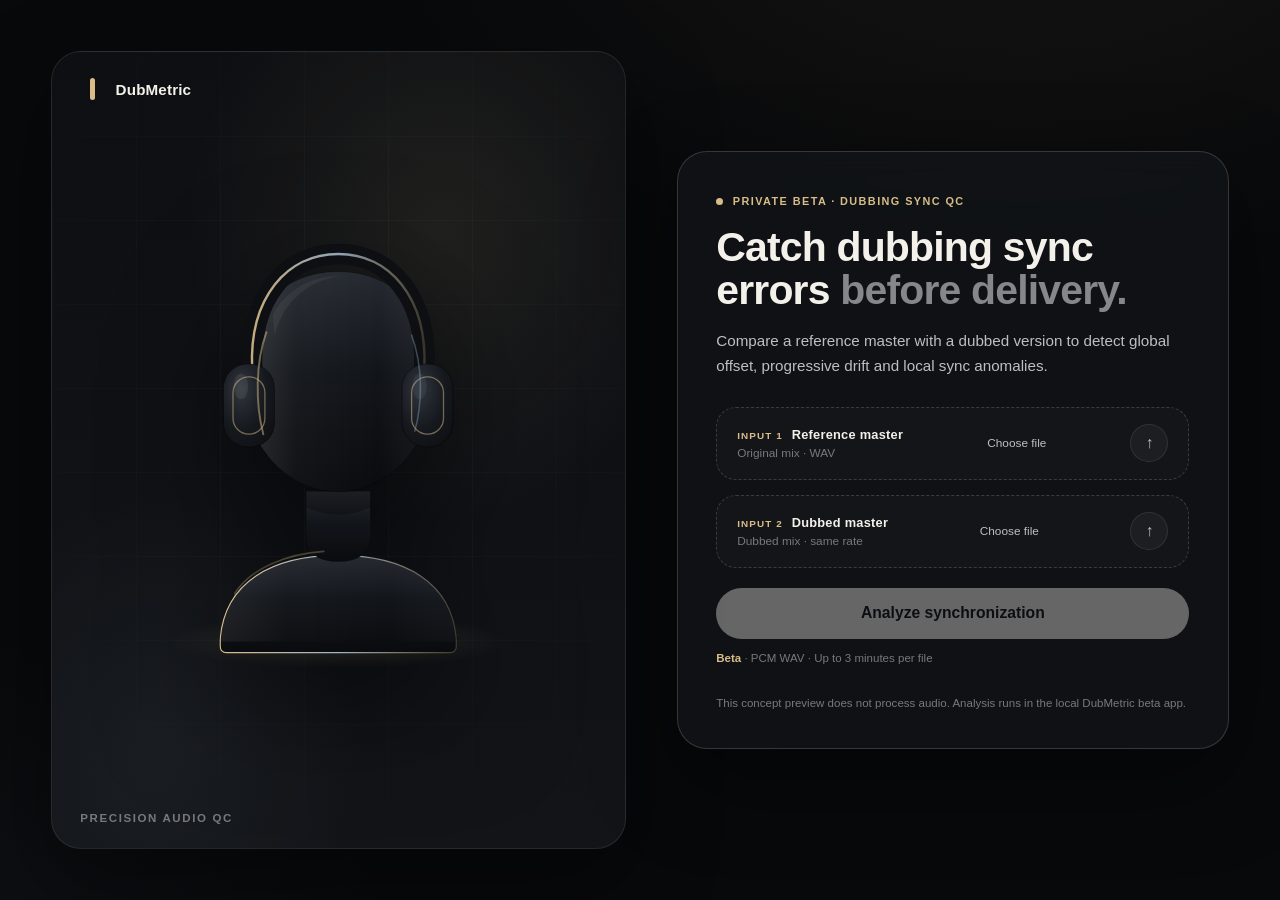
==== hero-upload-concept.html @ 45017c51 "hero: single-screen premium hero + upload concept Standalone one-fold section concept (desktop-first" ====
<!doctype html>
<html lang="en">
<head>
<meta charset="utf-8">
<meta name="viewport" content="width=device-width, initial-scale=1">
<title>DubMetric — Hero + Upload concept</title>
<meta name="description" content="Single-screen premium concept: hero visual and real upload interaction, one fold.">
<style>
  :root {
    --bg: #08090b;
    --bg-soft: #0d0f12;
    --panel-solid: #121418;
    --panel-raised: #171a1f;
    --line: rgba(255,255,255,.09);
    --line-strong: rgba(255,255,255,.16);
    --ink: #f4f1ea;
    --muted: #98999d;
    --muted-strong: #bebfc2;
    --champagne: #d8bd89;
    --champagne-soft: rgba(216,189,137,.12);
    --cold-blue: #8fa9c0;
    --radius-sm: 12px;
    --radius: 20px;
    --radius-lg: 30px;
    --shadow: 0 32px 90px rgba(0,0,0,.45);
  }
  * { margin:0; padding:0; box-sizing:border-box; }
  html, body { height:100%; }
  body {
    font-family: Inter, ui-sans-serif, -apple-system, BlinkMacSystemFont, "Segoe UI", sans-serif;
    background:
      radial-gradient(1100px 640px at 80% -12%, rgba(216,189,137,.06), transparent 60%),
      radial-gradient(900px 700px at -6% 112%, rgba(143,169,192,.05), transparent 55%),
      var(--bg);
    color: var(--ink);
    -webkit-font-smoothing: antialiased;
  }

  /* ------------------------------------------------------------------ */
  /* Single above-the-fold section                                       */
  /* ------------------------------------------------------------------ */
  .fold {
    min-height: 100svh;
    max-width: 1460px;
    margin-inline: auto;
    padding: clamp(24px, 4vw, 64px);
    display: grid;
    grid-template-columns: 1.02fr .98fr;
    gap: clamp(32px, 4vw, 72px);
    align-items: stretch;
  }

  /* ------------------------------- HERO ----------------------------- */
  .hero-stage {
    position: relative;
    border-radius: var(--radius-lg);
    border: 1px solid var(--line);
    background:
      radial-gradient(72% 60% at 68% 22%, rgba(216,189,137,.09), transparent 62%),
      radial-gradient(60% 55% at 18% 88%, rgba(143,169,192,.07), transparent 60%),
      linear-gradient(180deg, var(--bg-soft), var(--panel-solid));
    box-shadow: var(--shadow);
    overflow: hidden;
    display: flex;
  }
  .hero-stage::after {           /* faint precision grid, very low key */
    content:""; position:absolute; inset:0; pointer-events:none;
    background-image:
      linear-gradient(rgba(255,255,255,.028) 1px, transparent 1px),
      linear-gradient(90deg, rgba(255,255,255,.028) 1px, transparent 1px);
    background-size: 84px 84px;
    mask-image: radial-gradient(75% 70% at 50% 42%, #000 30%, transparent 100%);
  }
  .bust-wrap { margin:auto; width:min(78%, 560px); position:relative; z-index:1; }
  .bust-wrap svg { width:100%; height:auto; display:block; filter: drop-shadow(0 42px 60px rgba(0,0,0,.55)); }
  .stage-tag {
    position:absolute; z-index:2; left:28px; bottom:24px;
    color:#77797e; font-size:.72rem; letter-spacing:.14em; text-transform:uppercase; font-weight:700;
  }
  .stage-brand {
    position:absolute; z-index:2; top:26px; left:28px;
    display:flex; align-items:center; gap:.65rem;
  }
  .brand-mark { display:flex; gap:5px; align-items:flex-end; height:22px; }
  .brand-mark i { display:block; width:5px; border-radius:3px; background:var(--ink); }
  .brand-mark i:nth-child(2){ height:100%; background:var(--champagne); }
  .stage-brand b { font-size:.95rem; letter-spacing:.01em; }

  /* --------------------------- PRODUCT PANEL ------------------------ */
  .product-side { display:flex; }
  .upload-panel {
    margin:auto; width:100%; max-width:600px;
    background: rgba(18,20,24,.82);
    border: 1px solid var(--line-strong);
    border-radius: var(--radius-lg);
    box-shadow: var(--shadow);
    padding: clamp(28px, 3vw, 52px);
    backdrop-filter: blur(14px);
  }
  .eyebrow {
    display:inline-flex; align-items:center; gap:.6rem;
    color:var(--champagne); font-size:.68rem; font-weight:800;
    letter-spacing:.13em; text-transform:uppercase;
  }
  .eyebrow-dot { width:.44rem; height:.44rem; border-radius:50%; background:var(--champagne); }
  .upload-panel h1 {
    margin-top:1.1rem;
    font-size: clamp(2.1rem, 3.2vw, 3.1rem);
    line-height:1.04; font-weight:800; letter-spacing:-.02em;
  }
  .upload-panel h1 span { color:#85878b; }
  .lede { margin-top:1rem; color:var(--muted-strong); font-size:.95rem; line-height:1.65; max-width:34rem; }

  .drop-grid { display:grid; gap:.9rem; margin-top:1.8rem; }
  .drop-zone { position:relative; display:block; cursor:pointer; }
  .drop-zone input { position:absolute; inset:0; opacity:0; cursor:pointer; }
  .dz-box {
    display:flex; align-items:center; justify-content:space-between; gap:1rem;
    border:1px dashed var(--line-strong);
    border-radius: var(--radius);
    background: rgba(255,255,255,.02);
    padding: 1.05rem 1.25rem;
    transition: border-color .18s ease, background .18s ease, transform .18s ease;
  }
  .drop-zone:hover .dz-box,
  .drop-zone:focus-within .dz-box { border-color: var(--champagne); background: var(--champagne-soft); }
  .drop-zone.is-filled .dz-box { border-style:solid; border-color: var(--line-strong); background: rgba(255,255,255,.04); }
  .dz-label { display:flex; flex-direction:column; gap:.28rem; }
  .dz-title { font-size:.8rem; font-weight:750; letter-spacing:.02em; }
  .dz-title em { font-style:normal; color:var(--champagne); font-size:.62rem; letter-spacing:.11em; text-transform:uppercase; margin-right:.55rem; }
  .dz-hint { color:#77797e; font-size:.74rem; }
  .dz-file { color:var(--muted-strong); font-size:.74rem; max-width:15rem; overflow:hidden; text-overflow:ellipsis; white-space:nowrap; direction:rtl; text-align:right; }
  .dz-icon { flex:0 0 auto; width:38px; height:38px; border-radius:50%;
    display:grid; place-items:center;
    background: rgba(255,255,255,.04); border:1px solid var(--line); color:var(--muted-strong); }
  .drop-zone.is-filled .dz-icon { color:var(--champagne); border-color: rgba(216,189,137,.35); }

  .analyze-btn {
    margin-top:1.25rem; width:100%;
    display:inline-flex; align-items:center; justify-content:center; gap:.6rem;
    border:0; border-radius:999px; padding:1.02rem 1.6rem;
    background:var(--ink); color:#0c0d0f;
    font: inherit; font-weight:760; font-size:.98rem; cursor:pointer;
    transition: transform .16s ease, background .16s ease, opacity .16s ease;
  }
  .analyze-btn:hover:enabled { background:#fff; transform: translateY(-1px); }
  .analyze-btn:disabled { opacity:.38; cursor:not-allowed; }
  .helper-row { display:flex; justify-content:space-between; align-items:center; gap:1rem; margin-top:.85rem; }
  .helper { color:#77797e; font-size:.72rem; }
  .helper b { color:var(--champagne); font-weight:750; }
  .form-status { min-height:1.15rem; margin-top:.7rem; color:var(--champagne); font-size:.76rem; font-weight:650; }
  .form-status[data-error="true"] { color:var(--fail); }

  /* ------------------------------ MOBILE ---------------------------- */
  @media (max-width: 56rem) {
    .fold { grid-template-columns: 1fr; align-items:start; padding-top:20px; }
    .hero-stage { order:-1; min-height: 46svh; }
    .bust-wrap { width:min(64%, 380px); }
    .upload-panel { padding: 26px 22px; }
  }
</style>
</head>
<body>

<main class="fold">

  <!-- ============================ HERO VISUAL ============================ -->
  <section class="hero-stage" aria-label="DubMetric brand visual">
    <div class="stage-brand"><span class="brand-mark" aria-hidden="true"><i></i><i></i><i></i></span><b>DubMetric</b></div>

    <div class="bust-wrap">
      <!-- Premium mannequin bust · glossy black · champagne rim light · no microphone -->
      <svg viewBox="0 0 560 640" role="img" aria-label="Polished black mannequin bust wearing premium headphones">
        <defs>
          <linearGradient id="headGrad" x1="0" y1="0" x2="0" y2="1">
            <stop offset="0"   stop-color="#262a31"/>
            <stop offset=".45" stop-color="#12151a"/>
            <stop offset="1"   stop-color="#0a0b0e"/>
          </linearGradient>
          <linearGradient id="sheen" x1="0" y1="0" x2="1" y2="0">
            <stop offset="0"   stop-color="#ffffff" stop-opacity=".14"/>
            <stop offset=".28" stop-color="#ffffff" stop-opacity=".03"/>
            <stop offset=".72" stop-color="#ffffff" stop-opacity="0"/>
            <stop offset="1"   stop-color="#8fa9c0" stop-opacity=".07"/>
          </linearGradient>
          <linearGradient id="chromeEdge" x1="0" y1="0" x2="1" y2="0">
            <stop offset="0"   stop-color="#d8bd89"/>
            <stop offset=".5"  stop-color="#9fb4c7"/>
            <stop offset="1"   stop-color="#d8bd89" stop-opacity=".25"/>
          </linearGradient>
          <radialGradient id="cupGrad" cx=".35" cy=".3" r="1">
            <stop offset="0"  stop-color="#30353d"/>
            <stop offset=".5" stop-color="#15181d"/>
            <stop offset="1"  stop-color="#0b0c0f"/>
          </radialGradient>
          <radialGradient id="floorGlow" cx=".5" cy=".5" r=".5">
            <stop offset="0" stop-color="#d8bd89" stop-opacity=".14"/>
            <stop offset="1" stop-color="#d8bd89" stop-opacity="0"/>
          </radialGradient>
          <linearGradient id="fadeReflex" x1="0" y1="0" x2="0" y2="1">
            <stop offset="0" stop-color="#fff" stop-opacity=".09"/>
            <stop offset="1" stop-color="#fff" stop-opacity="0"/>
          </linearGradient>
          <mask id="reflexMask">
            <rect x="0" y="520" width="560" height="120" fill="url(#fadeReflex)"/>
          </mask>
        </defs>

        <ellipse cx="280" cy="560" rx="215" ry="34" fill="url(#floorGlow)"/>
        <ellipse cx="280" cy="556" rx="150" ry="17" fill="#000" opacity=".55"/>

        <!-- reflection -->
        <g mask="url(#reflexMask)" transform="translate(0,1112) scale(1,-1)" opacity=".8">
          <path d="M170 470 q0 -66 110 -66 q110 0 110 66 l0 46 -220 0 Z" fill="url(#headGrad)"/>
        </g>

        <!-- shoulders / pedestal -->
        <path d="M132 556 C138 486 196 452 280 452 C364 452 422 486 428 556
                 L428 566 Q428 574 420 574 L140 574 Q132 574 132 566 Z"
              fill="url(#headGrad)" stroke="url(#chromeEdge)" stroke-width="1.4"/>
        <path d="M132 556 C138 486 196 452 280 452 C364 452 422 486 428 556 L428 560 L132 560 Z"
              fill="url(#sheen)" opacity=".5"/>

        <!-- neck -->
        <path d="M240 372 h80 v54 q0 34 -40 34 q-40 0 -40 -34 Z"
              fill="url(#headGrad)"/>
        <path d="M240 392 q40 18 80 0 l0 -20 h-80 Z" fill="#000" opacity=".28"/>

        <!-- head -->
        <path d="M280 96 C354 96 400 152 400 232 C400 306 350 372 280 372
                 C210 372 160 306 160 232 C160 152 206 96 280 96 Z"
              fill="url(#headGrad)" stroke="#000" stroke-opacity=".4"/>
        <path d="M280 96 C354 96 400 152 400 232 C400 306 350 372 280 372
                 C210 372 160 306 160 232 C160 152 206 96 280 96 Z"
              fill="url(#sheen)"/>
        <path d="M198 150 C216 118 246 102 280 102 C234 110 208 142 200 178 Z"
              fill="#ffffff" opacity=".05"/>

        <!-- headphone band -->
        <path d="M172 218 C168 128 216 74 280 74 C344 74 392 128 388 218"
              fill="none" stroke="#0d0f13" stroke-width="26" stroke-linecap="round"/>
        <path d="M172 218 C168 128 216 74 280 74 C344 74 392 128 388 218"
              fill="none" stroke="url(#chromeEdge)" stroke-width="3" stroke-linecap="round" opacity=".9"/>

        <!-- ear cups -->
        <g>
          <rect x="136" y="212" width="64" height="104" rx="30" fill="url(#cupGrad)" stroke="#000" stroke-opacity=".5"/>
          <rect x="148" y="228" width="40" height="72" rx="20" fill="none" stroke="#d8bd89" stroke-opacity=".5" stroke-width="1.6"/>
          <ellipse cx="158" cy="240" rx="9" ry="16" fill="#ffffff" opacity=".08"/>
          <rect x="360" y="212" width="64" height="104" rx="30" fill="url(#cupGrad)" stroke="#000" stroke-opacity=".5"/>
          <rect x="372" y="228" width="40" height="72" rx="20" fill="none" stroke="#d8bd89" stroke-opacity=".5" stroke-width="1.6"/>
          <ellipse cx="382" cy="240" rx="9" ry="16" fill="#8fa9c0" opacity=".10"/>
        </g>

        <!-- rim lights -->
        <path d="M186 300 C176 262 176 210 190 172" fill="none" stroke="#d8bd89"
              stroke-width="2.4" stroke-linecap="round" opacity=".5"/>
        <path d="M376 296 C386 260 386 214 372 176" fill="none" stroke="#8fa9c0"
              stroke-width="2" stroke-linecap="round" opacity=".38"/>
        <path d="M150 500 C170 468 216 450 262 447" fill="none" stroke="#d8bd89"
              stroke-width="2" stroke-linecap="round" opacity=".3"/>
      </svg>
    </div>

    <p class="stage-tag">Precision audio QC</p>
  </section>

  <!-- ========================== UPLOAD PANEL ============================= -->
  <section class="product-side">
    <form class="upload-panel" id="analyze-form" novalidate>
      <p class="eyebrow"><span class="eyebrow-dot" aria-hidden="true"></span>Private beta · Dubbing sync QC</p>
      <h1>Catch dubbing sync errors <span>before delivery.</span></h1>
      <p class="lede">Compare a reference master with a dubbed version to detect global offset, progressive drift and local sync anomalies.</p>

      <div class="drop-grid">
        <label class="drop-zone" data-zone="reference">
          <input type="file" id="file-reference" accept=".wav,audio/wav,audio/x-wav">
          <span class="dz-box">
            <span class="dz-label">
              <span class="dz-title"><em>Input 1</em>Reference master</span>
              <span class="dz-hint">Original mix · WAV</span>
            </span>
            <span class="dz-file" data-file>Choose file</span>
            <span class="dz-icon" aria-hidden="true">↑</span>
          </span>
        </label>

        <label class="drop-zone" data-zone="dubbed">
          <input type="file" id="file-dubbed" accept=".wav,audio/wav,audio/x-wav">
          <span class="dz-box">
            <span class="dz-label">
              <span class="dz-title"><em>Input 2</em>Dubbed master</span>
              <span class="dz-hint">Dubbed mix · same rate</span>
            </span>
            <span class="dz-file" data-file>Choose file</span>
            <span class="dz-icon" aria-hidden="true">↑</span>
          </span>
        </label>
      </div>

      <button type="submit" class="analyze-btn" id="analyze-btn" disabled>Analyze synchronization</button>

      <div class="helper-row">
        <p class="helper"><b>Beta</b> · PCM WAV · Up to 3 minutes per file</p>
      </div>
      <p class="form-status" id="form-status" role="status"></p>
      <p class="helper" style="margin-top:.2rem;">This concept preview does not process audio. Analysis runs in the local DubMetric beta app.</p>
    </form>
  </section>

</main>

<script>
(function () {
  "use strict";
  var form = document.getElementById("analyze-form");
  var btn = document.getElementById("analyze-btn");
  var status = document.getElementById("form-status");
  var refInput = document.getElementById("file-reference");
  var dubInput = document.getElementById("file-dubbed");

  function refresh() {
    var ready = refInput.files.length > 0 && dubInput.files.length > 0;
    btn.disabled = !ready;
    [ [refInput, "[data-zone='reference']"],
      [dubInput, "[data-zone='dubbed']"] ].forEach(function (pair) {
      var zone = document.querySelector(pair[1]);
      zone.classList.toggle("is-filled", pair[0].files.length > 0);
      zone.querySelector("[data-file]").textContent =
        pair[0].files.length ? pair[0].files[0].name : "Choose file";
    });
  }

  refInput.addEventListener("change", refresh);
  dubInput.addEventListener("change", refresh);

  form.addEventListener("submit", function (event) {
    event.preventDefault();
    if (btn.disabled) return;
    status.setAttribute("data-error", "true");
    status.textContent =
      "Concept preview only - run the local DubMetric beta app to analyze.";
  });
})();
</script>

</body>
</html>
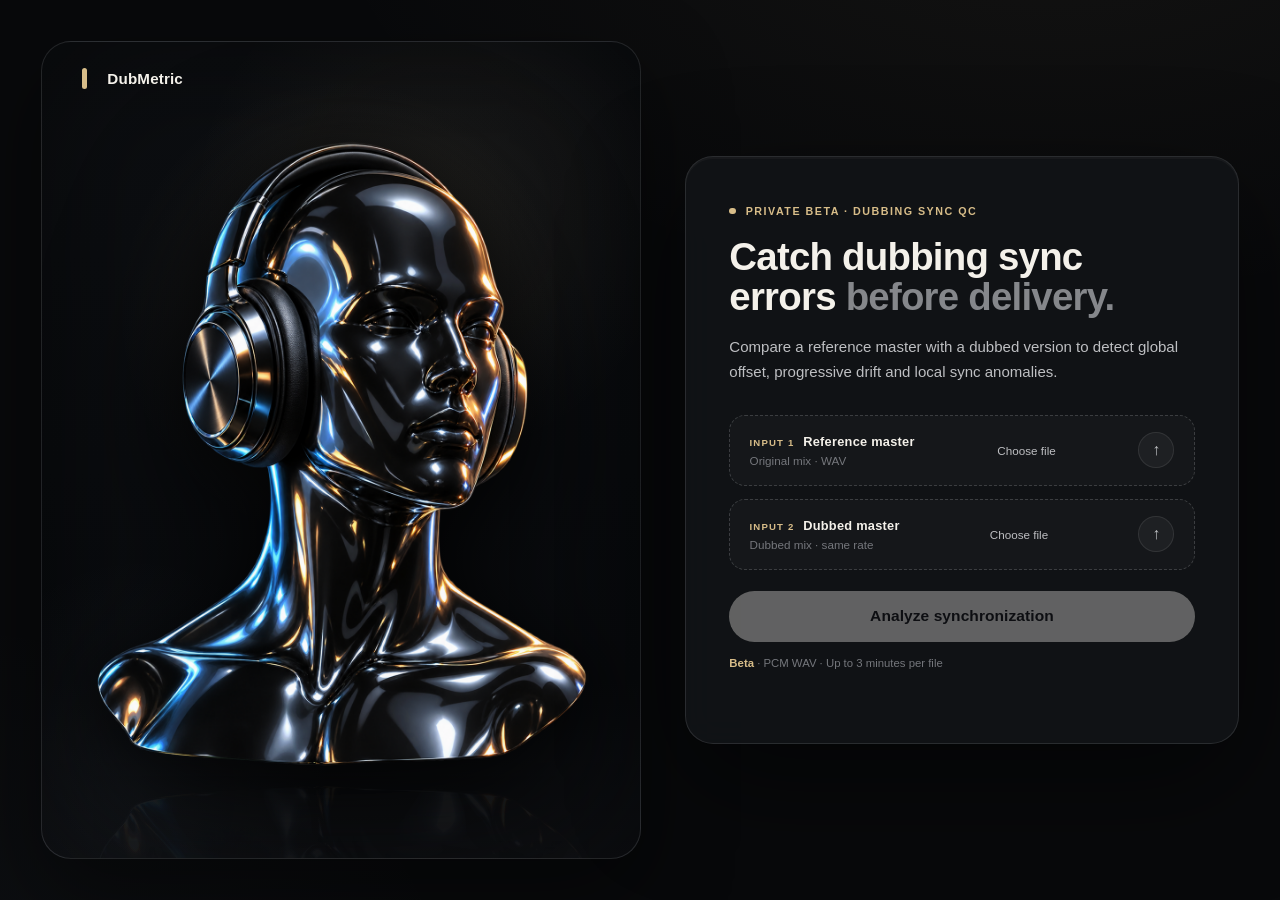
==== commit 00eea232: "hero: V2 single-screen hero + upload with raster chrome mannequin Replaces the V1 vector bust entire" ====
--- a/hero-upload-concept.html
+++ b/hero-upload-concept.html
@@ -3,8 +3,8 @@
 <head>
 <meta charset="utf-8">
 <meta name="viewport" content="width=device-width, initial-scale=1">
-<title>DubMetric — Hero + Upload concept</title>
-<meta name="description" content="Single-screen premium concept: hero visual and real upload interaction, one fold.">
+<title>DubMetric — Hero + Upload</title>
+<meta name="description" content="Premium synchronization QC for dubbed audio. Compare a reference master with a dubbed version before delivery.">
 <style>
   :root {
     --bg: #08090b;
@@ -22,140 +22,146 @@
     --radius-sm: 12px;
     --radius: 20px;
     --radius-lg: 30px;
-    --shadow: 0 32px 90px rgba(0,0,0,.45);
   }
   * { margin:0; padding:0; box-sizing:border-box; }
   html, body { height:100%; }
   body {
     font-family: Inter, ui-sans-serif, -apple-system, BlinkMacSystemFont, "Segoe UI", sans-serif;
     background:
-      radial-gradient(1100px 640px at 80% -12%, rgba(216,189,137,.06), transparent 60%),
-      radial-gradient(900px 700px at -6% 112%, rgba(143,169,192,.05), transparent 55%),
+      radial-gradient(1200px 700px at 82% -14%, rgba(216,189,137,.055), transparent 62%),
+      radial-gradient(1000px 720px at -8% 114%, rgba(143,169,192,.045), transparent 58%),
       var(--bg);
     color: var(--ink);
     -webkit-font-smoothing: antialiased;
   }
 
-  /* ------------------------------------------------------------------ */
-  /* Single above-the-fold section                                       */
-  /* ------------------------------------------------------------------ */
   .fold {
     min-height: 100svh;
-    max-width: 1460px;
+    max-width: 1500px;
     margin-inline: auto;
-    padding: clamp(24px, 4vw, 64px);
+    padding: clamp(22px, 3.2vw, 56px);
     display: grid;
-    grid-template-columns: 1.02fr .98fr;
-    gap: clamp(32px, 4vw, 72px);
+    grid-template-columns: 1.04fr .96fr;
+    gap: clamp(28px, 3.4vw, 64px);
     align-items: stretch;
   }
-
-  /* ------------------------------- HERO ----------------------------- */
+  .fold > section { animation: arrive .55s cubic-bezier(.22,.8,.2,1) both; }
+  .fold > section:last-child { animation-delay: .08s; }
+  @keyframes arrive { from { opacity:0; transform: translateY(6px); } to { opacity:1; transform:none; } }
+  @media (prefers-reduced-motion: reduce) { .fold > section { animation: none; } }
+
+  /* ------------------------------ HERO -------------------------------- */
   .hero-stage {
     position: relative;
+    display: flex;
     border-radius: var(--radius-lg);
     border: 1px solid var(--line);
     background:
-      radial-gradient(72% 60% at 68% 22%, rgba(216,189,137,.09), transparent 62%),
-      radial-gradient(60% 55% at 18% 88%, rgba(143,169,192,.07), transparent 60%),
-      linear-gradient(180deg, var(--bg-soft), var(--panel-solid));
-    box-shadow: var(--shadow);
+      radial-gradient(68% 52% at 66% 20%, rgba(216,189,137,.08), transparent 60%),
+      radial-gradient(56% 50% at 16% 92%, rgba(143,169,192,.06), transparent 58%),
+      linear-gradient(180deg, var(--bg-soft), #0a0c0f 78%, var(--panel-solid));
+    box-shadow: inset 0 0 140px rgba(0,0,0,.5), 0 32px 90px rgba(0,0,0,.45);
     overflow: hidden;
-    display: flex;
-  }
-  .hero-stage::after {           /* faint precision grid, very low key */
-    content:""; position:absolute; inset:0; pointer-events:none;
-    background-image:
-      linear-gradient(rgba(255,255,255,.028) 1px, transparent 1px),
-      linear-gradient(90deg, rgba(255,255,255,.028) 1px, transparent 1px);
-    background-size: 84px 84px;
-    mask-image: radial-gradient(75% 70% at 50% 42%, #000 30%, transparent 100%);
-  }
-  .bust-wrap { margin:auto; width:min(78%, 560px); position:relative; z-index:1; }
-  .bust-wrap svg { width:100%; height:auto; display:block; filter: drop-shadow(0 42px 60px rgba(0,0,0,.55)); }
-  .stage-tag {
-    position:absolute; z-index:2; left:28px; bottom:24px;
-    color:#77797e; font-size:.72rem; letter-spacing:.14em; text-transform:uppercase; font-weight:700;
-  }
-  .stage-brand {
-    position:absolute; z-index:2; top:26px; left:28px;
+  }
+  .brandline {
+    position:absolute; z-index:2; top:26px; left:30px;
     display:flex; align-items:center; gap:.65rem;
   }
-  .brand-mark { display:flex; gap:5px; align-items:flex-end; height:22px; }
+  .brand-mark { display:flex; gap:5px; align-items:flex-end; height:21px; }
   .brand-mark i { display:block; width:5px; border-radius:3px; background:var(--ink); }
   .brand-mark i:nth-child(2){ height:100%; background:var(--champagne); }
-  .stage-brand b { font-size:.95rem; letter-spacing:.01em; }
-
-  /* --------------------------- PRODUCT PANEL ------------------------ */
+  .brandline b { font-size:.95rem; font-weight:750; letter-spacing:.01em; }
+
+  .bust-zone { margin:auto; position:relative; z-index:1; padding: clamp(28px,4vw,56px); }
+  .bust-zone::before {
+    content:""; position:absolute; inset:-8%;
+    background: radial-gradient(46% 38% at 50% 34%, rgba(216,189,137,.10), transparent 70%);
+    pointer-events:none;
+  }
+  .bust {
+    position:relative; z-index:1;
+    display:block;
+    height: clamp(400px, 72vh, 740px);
+    width:auto; max-width:100%;
+    filter: drop-shadow(0 44px 70px rgba(0,0,0,.62))
+            drop-shadow(0 10px 24px rgba(0,0,0,.5));
+    -webkit-box-reflect: below 2px linear-gradient(transparent 78%, rgba(255,255,255,.09));
+  }
+
+  /* --------------------------- PRODUCT PANEL -------------------------- */
   .product-side { display:flex; }
   .upload-panel {
-    margin:auto; width:100%; max-width:600px;
-    background: rgba(18,20,24,.82);
-    border: 1px solid var(--line-strong);
-    border-radius: var(--radius-lg);
-    box-shadow: var(--shadow);
-    padding: clamp(28px, 3vw, 52px);
-    backdrop-filter: blur(14px);
+    margin:auto; width:100%; max-width:590px;
+    background: rgba(18,20,24,.86);
+    border: 1px solid rgba(255,255,255,.11);
+    border-radius: 28px;
+    box-shadow: 0 40px 110px rgba(0,0,0,.5), 0 2px 0 rgba(255,255,255,.03) inset;
+    padding: clamp(30px, 3.4vw, 58px);
+    backdrop-filter: blur(16px);
   }
   .eyebrow {
     display:inline-flex; align-items:center; gap:.6rem;
-    color:var(--champagne); font-size:.68rem; font-weight:800;
-    letter-spacing:.13em; text-transform:uppercase;
-  }
-  .eyebrow-dot { width:.44rem; height:.44rem; border-radius:50%; background:var(--champagne); }
-  .upload-panel h1 {
-    margin-top:1.1rem;
-    font-size: clamp(2.1rem, 3.2vw, 3.1rem);
-    line-height:1.04; font-weight:800; letter-spacing:-.02em;
-  }
-  .upload-panel h1 span { color:#85878b; }
-  .lede { margin-top:1rem; color:var(--muted-strong); font-size:.95rem; line-height:1.65; max-width:34rem; }
-
-  .drop-grid { display:grid; gap:.9rem; margin-top:1.8rem; }
+    color:var(--champagne); font-size:.67rem; font-weight:800;
+    letter-spacing:.14em; text-transform:uppercase;
+  }
+  .eyebrow-dot { width:.42rem; height:.42rem; border-radius:50%; background:var(--champagne); }
+  h1 {
+    margin-top:1.15rem;
+    font-size: clamp(2rem, 3vw, 2.95rem);
+    line-height:1.05; font-weight:800; letter-spacing:-.02em;
+  }
+  h1 span { color:#85878b; }
+  .lede { margin-top:1.05rem; color:var(--muted-strong); font-size:.94rem; line-height:1.68; max-width:33rem; }
+
+  .drop-grid { display:grid; gap:.85rem; margin-top:1.9rem; }
   .drop-zone { position:relative; display:block; cursor:pointer; }
   .drop-zone input { position:absolute; inset:0; opacity:0; cursor:pointer; }
   .dz-box {
     display:flex; align-items:center; justify-content:space-between; gap:1rem;
-    border:1px dashed var(--line-strong);
-    border-radius: var(--radius);
-    background: rgba(255,255,255,.02);
-    padding: 1.05rem 1.25rem;
-    transition: border-color .18s ease, background .18s ease, transform .18s ease;
+    border:1px dashed rgba(255,255,255,.17);
+    border-radius:16px;
+    background: rgba(255,255,255,.022);
+    padding: 1.02rem 1.2rem;
+    transition: border-color .18s ease, background .18s ease;
   }
   .drop-zone:hover .dz-box,
   .drop-zone:focus-within .dz-box { border-color: var(--champagne); background: var(--champagne-soft); }
-  .drop-zone.is-filled .dz-box { border-style:solid; border-color: var(--line-strong); background: rgba(255,255,255,.04); }
-  .dz-label { display:flex; flex-direction:column; gap:.28rem; }
+  .dz-box:focus-within { outline:2px solid var(--champagne); outline-offset:2px; }
+  .drop-zone.is-filled .dz-box { border-style:solid; border-color: rgba(255,255,255,.13); background: rgba(255,255,255,.04); }
+  .dz-label { display:flex; flex-direction:column; gap:.3rem; }
   .dz-title { font-size:.8rem; font-weight:750; letter-spacing:.02em; }
-  .dz-title em { font-style:normal; color:var(--champagne); font-size:.62rem; letter-spacing:.11em; text-transform:uppercase; margin-right:.55rem; }
-  .dz-hint { color:#77797e; font-size:.74rem; }
-  .dz-file { color:var(--muted-strong); font-size:.74rem; max-width:15rem; overflow:hidden; text-overflow:ellipsis; white-space:nowrap; direction:rtl; text-align:right; }
-  .dz-icon { flex:0 0 auto; width:38px; height:38px; border-radius:50%;
+  .dz-title em { font-style:normal; color:var(--champagne); font-size:.6rem; letter-spacing:.12em; text-transform:uppercase; margin-right:.55rem; }
+  .dz-hint { color:#75777c; font-size:.73rem; }
+  .dz-file { color:var(--muted-strong); font-size:.73rem; max-width:15rem; overflow:hidden; text-overflow:ellipsis; white-space:nowrap; direction:rtl; text-align:right; }
+  .dz-icon { flex:0 0 auto; width:36px; height:36px; border-radius:50%;
     display:grid; place-items:center;
-    background: rgba(255,255,255,.04); border:1px solid var(--line); color:var(--muted-strong); }
+    background: rgba(255,255,255,.04); border:1px solid var(--line); color:var(--muted-strong);
+    transition: color .18s ease, border-color .18s ease; }
   .drop-zone.is-filled .dz-icon { color:var(--champagne); border-color: rgba(216,189,137,.35); }
 
   .analyze-btn {
-    margin-top:1.25rem; width:100%;
-    display:inline-flex; align-items:center; justify-content:center; gap:.6rem;
-    border:0; border-radius:999px; padding:1.02rem 1.6rem;
+    margin-top:1.3rem; width:100%;
+    display:inline-flex; align-items:center; justify-content:center;
+    border:0; border-radius:999px; padding:1.05rem 1.6rem;
     background:var(--ink); color:#0c0d0f;
-    font: inherit; font-weight:760; font-size:.98rem; cursor:pointer;
-    transition: transform .16s ease, background .16s ease, opacity .16s ease;
-  }
-  .analyze-btn:hover:enabled { background:#fff; transform: translateY(-1px); }
-  .analyze-btn:disabled { opacity:.38; cursor:not-allowed; }
-  .helper-row { display:flex; justify-content:space-between; align-items:center; gap:1rem; margin-top:.85rem; }
-  .helper { color:#77797e; font-size:.72rem; }
+    font: inherit; font-weight:760; font-size:.97rem; letter-spacing:.005em; cursor:pointer;
+    transition: transform .16s ease, background .16s ease, box-shadow .16s ease;
+  }
+  .analyze-btn:hover:enabled { background:#fff; transform: translateY(-1px); box-shadow: 0 14px 34px rgba(0,0,0,.35); }
+  .analyze-btn:focus-visible { outline:2px solid var(--champagne); outline-offset:3px; }
+  .analyze-btn:disabled { opacity:.36; cursor:not-allowed; }
+
+  .helper-row { margin-top:.95rem; }
+  .helper { color:#75777c; font-size:.71rem; }
   .helper b { color:var(--champagne); font-weight:750; }
-  .form-status { min-height:1.15rem; margin-top:.7rem; color:var(--champagne); font-size:.76rem; font-weight:650; }
-  .form-status[data-error="true"] { color:var(--fail); }
-
-  /* ------------------------------ MOBILE ---------------------------- */
+  .form-status { min-height:1.15rem; margin-top:.75rem; color:var(--champagne); font-size:.76rem; font-weight:650; }
+  .form-status[data-error="true"] { color:var(--fail, #df7474); }
+
+  /* ------------------------------ MOBILE ------------------------------ */
   @media (max-width: 56rem) {
-    .fold { grid-template-columns: 1fr; align-items:start; padding-top:20px; }
-    .hero-stage { order:-1; min-height: 46svh; }
-    .bust-wrap { width:min(64%, 380px); }
+    .fold { grid-template-columns: 1fr; align-items:start; }
+    .hero-stage { order:-1; min-height: 52svh; }
+    .bust { height: clamp(320px, 46svh, 480px); }
     .upload-panel { padding: 26px 22px; }
   }
 </style>
@@ -166,103 +172,13 @@
 
   <!-- ============================ HERO VISUAL ============================ -->
   <section class="hero-stage" aria-label="DubMetric brand visual">
-    <div class="stage-brand"><span class="brand-mark" aria-hidden="true"><i></i><i></i><i></i></span><b>DubMetric</b></div>
-
-    <div class="bust-wrap">
-      <!-- Premium mannequin bust · glossy black · champagne rim light · no microphone -->
-      <svg viewBox="0 0 560 640" role="img" aria-label="Polished black mannequin bust wearing premium headphones">
-        <defs>
-          <linearGradient id="headGrad" x1="0" y1="0" x2="0" y2="1">
-            <stop offset="0"   stop-color="#262a31"/>
-            <stop offset=".45" stop-color="#12151a"/>
-            <stop offset="1"   stop-color="#0a0b0e"/>
-          </linearGradient>
-          <linearGradient id="sheen" x1="0" y1="0" x2="1" y2="0">
-            <stop offset="0"   stop-color="#ffffff" stop-opacity=".14"/>
-            <stop offset=".28" stop-color="#ffffff" stop-opacity=".03"/>
-            <stop offset=".72" stop-color="#ffffff" stop-opacity="0"/>
-            <stop offset="1"   stop-color="#8fa9c0" stop-opacity=".07"/>
-          </linearGradient>
-          <linearGradient id="chromeEdge" x1="0" y1="0" x2="1" y2="0">
-            <stop offset="0"   stop-color="#d8bd89"/>
-            <stop offset=".5"  stop-color="#9fb4c7"/>
-            <stop offset="1"   stop-color="#d8bd89" stop-opacity=".25"/>
-          </linearGradient>
-          <radialGradient id="cupGrad" cx=".35" cy=".3" r="1">
-            <stop offset="0"  stop-color="#30353d"/>
-            <stop offset=".5" stop-color="#15181d"/>
-            <stop offset="1"  stop-color="#0b0c0f"/>
-          </radialGradient>
-          <radialGradient id="floorGlow" cx=".5" cy=".5" r=".5">
-            <stop offset="0" stop-color="#d8bd89" stop-opacity=".14"/>
-            <stop offset="1" stop-color="#d8bd89" stop-opacity="0"/>
-          </radialGradient>
-          <linearGradient id="fadeReflex" x1="0" y1="0" x2="0" y2="1">
-            <stop offset="0" stop-color="#fff" stop-opacity=".09"/>
-            <stop offset="1" stop-color="#fff" stop-opacity="0"/>
-          </linearGradient>
-          <mask id="reflexMask">
-            <rect x="0" y="520" width="560" height="120" fill="url(#fadeReflex)"/>
-          </mask>
-        </defs>
-
-        <ellipse cx="280" cy="560" rx="215" ry="34" fill="url(#floorGlow)"/>
-        <ellipse cx="280" cy="556" rx="150" ry="17" fill="#000" opacity=".55"/>
-
-        <!-- reflection -->
-        <g mask="url(#reflexMask)" transform="translate(0,1112) scale(1,-1)" opacity=".8">
-          <path d="M170 470 q0 -66 110 -66 q110 0 110 66 l0 46 -220 0 Z" fill="url(#headGrad)"/>
-        </g>
-
-        <!-- shoulders / pedestal -->
-        <path d="M132 556 C138 486 196 452 280 452 C364 452 422 486 428 556
-                 L428 566 Q428 574 420 574 L140 574 Q132 574 132 566 Z"
-              fill="url(#headGrad)" stroke="url(#chromeEdge)" stroke-width="1.4"/>
-        <path d="M132 556 C138 486 196 452 280 452 C364 452 422 486 428 556 L428 560 L132 560 Z"
-              fill="url(#sheen)" opacity=".5"/>
-
-        <!-- neck -->
-        <path d="M240 372 h80 v54 q0 34 -40 34 q-40 0 -40 -34 Z"
-              fill="url(#headGrad)"/>
-        <path d="M240 392 q40 18 80 0 l0 -20 h-80 Z" fill="#000" opacity=".28"/>
-
-        <!-- head -->
-        <path d="M280 96 C354 96 400 152 400 232 C400 306 350 372 280 372
-                 C210 372 160 306 160 232 C160 152 206 96 280 96 Z"
-              fill="url(#headGrad)" stroke="#000" stroke-opacity=".4"/>
-        <path d="M280 96 C354 96 400 152 400 232 C400 306 350 372 280 372
-                 C210 372 160 306 160 232 C160 152 206 96 280 96 Z"
-              fill="url(#sheen)"/>
-        <path d="M198 150 C216 118 246 102 280 102 C234 110 208 142 200 178 Z"
-              fill="#ffffff" opacity=".05"/>
-
-        <!-- headphone band -->
-        <path d="M172 218 C168 128 216 74 280 74 C344 74 392 128 388 218"
-              fill="none" stroke="#0d0f13" stroke-width="26" stroke-linecap="round"/>
-        <path d="M172 218 C168 128 216 74 280 74 C344 74 392 128 388 218"
-              fill="none" stroke="url(#chromeEdge)" stroke-width="3" stroke-linecap="round" opacity=".9"/>
-
-        <!-- ear cups -->
-        <g>
-          <rect x="136" y="212" width="64" height="104" rx="30" fill="url(#cupGrad)" stroke="#000" stroke-opacity=".5"/>
-          <rect x="148" y="228" width="40" height="72" rx="20" fill="none" stroke="#d8bd89" stroke-opacity=".5" stroke-width="1.6"/>
-          <ellipse cx="158" cy="240" rx="9" ry="16" fill="#ffffff" opacity=".08"/>
-          <rect x="360" y="212" width="64" height="104" rx="30" fill="url(#cupGrad)" stroke="#000" stroke-opacity=".5"/>
-          <rect x="372" y="228" width="40" height="72" rx="20" fill="none" stroke="#d8bd89" stroke-opacity=".5" stroke-width="1.6"/>
-          <ellipse cx="382" cy="240" rx="9" ry="16" fill="#8fa9c0" opacity=".10"/>
-        </g>
-
-        <!-- rim lights -->
-        <path d="M186 300 C176 262 176 210 190 172" fill="none" stroke="#d8bd89"
-              stroke-width="2.4" stroke-linecap="round" opacity=".5"/>
-        <path d="M376 296 C386 260 386 214 372 176" fill="none" stroke="#8fa9c0"
-              stroke-width="2" stroke-linecap="round" opacity=".38"/>
-        <path d="M150 500 C170 468 216 450 262 447" fill="none" stroke="#d8bd89"
-              stroke-width="2" stroke-linecap="round" opacity=".3"/>
-      </svg>
+    <div class="brandline"><span class="brand-mark" aria-hidden="true"><i></i><i></i><i></i></span><b>DubMetric</b></div>
+    <div class="bust-zone">
+      <img class="bust"
+           src="assets/mannequin_chrome_headphones.png"
+           alt="Polished chrome mannequin wearing premium headphones"
+           width="1122" height="1402">
     </div>
-
-    <p class="stage-tag">Precision audio QC</p>
   </section>
 
   <!-- ========================== UPLOAD PANEL ============================= -->
@@ -300,11 +216,8 @@
 
       <button type="submit" class="analyze-btn" id="analyze-btn" disabled>Analyze synchronization</button>
 
-      <div class="helper-row">
-        <p class="helper"><b>Beta</b> · PCM WAV · Up to 3 minutes per file</p>
-      </div>
+      <p class="helper-row helper"><b>Beta</b> · PCM WAV · Up to 3 minutes per file</p>
       <p class="form-status" id="form-status" role="status"></p>
-      <p class="helper" style="margin-top:.2rem;">This concept preview does not process audio. Analysis runs in the local DubMetric beta app.</p>
     </form>
   </section>
 
@@ -339,7 +252,7 @@
     if (btn.disabled) return;
     status.setAttribute("data-error", "true");
     status.textContent =
-      "Concept preview only - run the local DubMetric beta app to analyze.";
+      "Concept preview only \u2013 run the local DubMetric beta app to analyze.";
   });
 })();
 </script>
